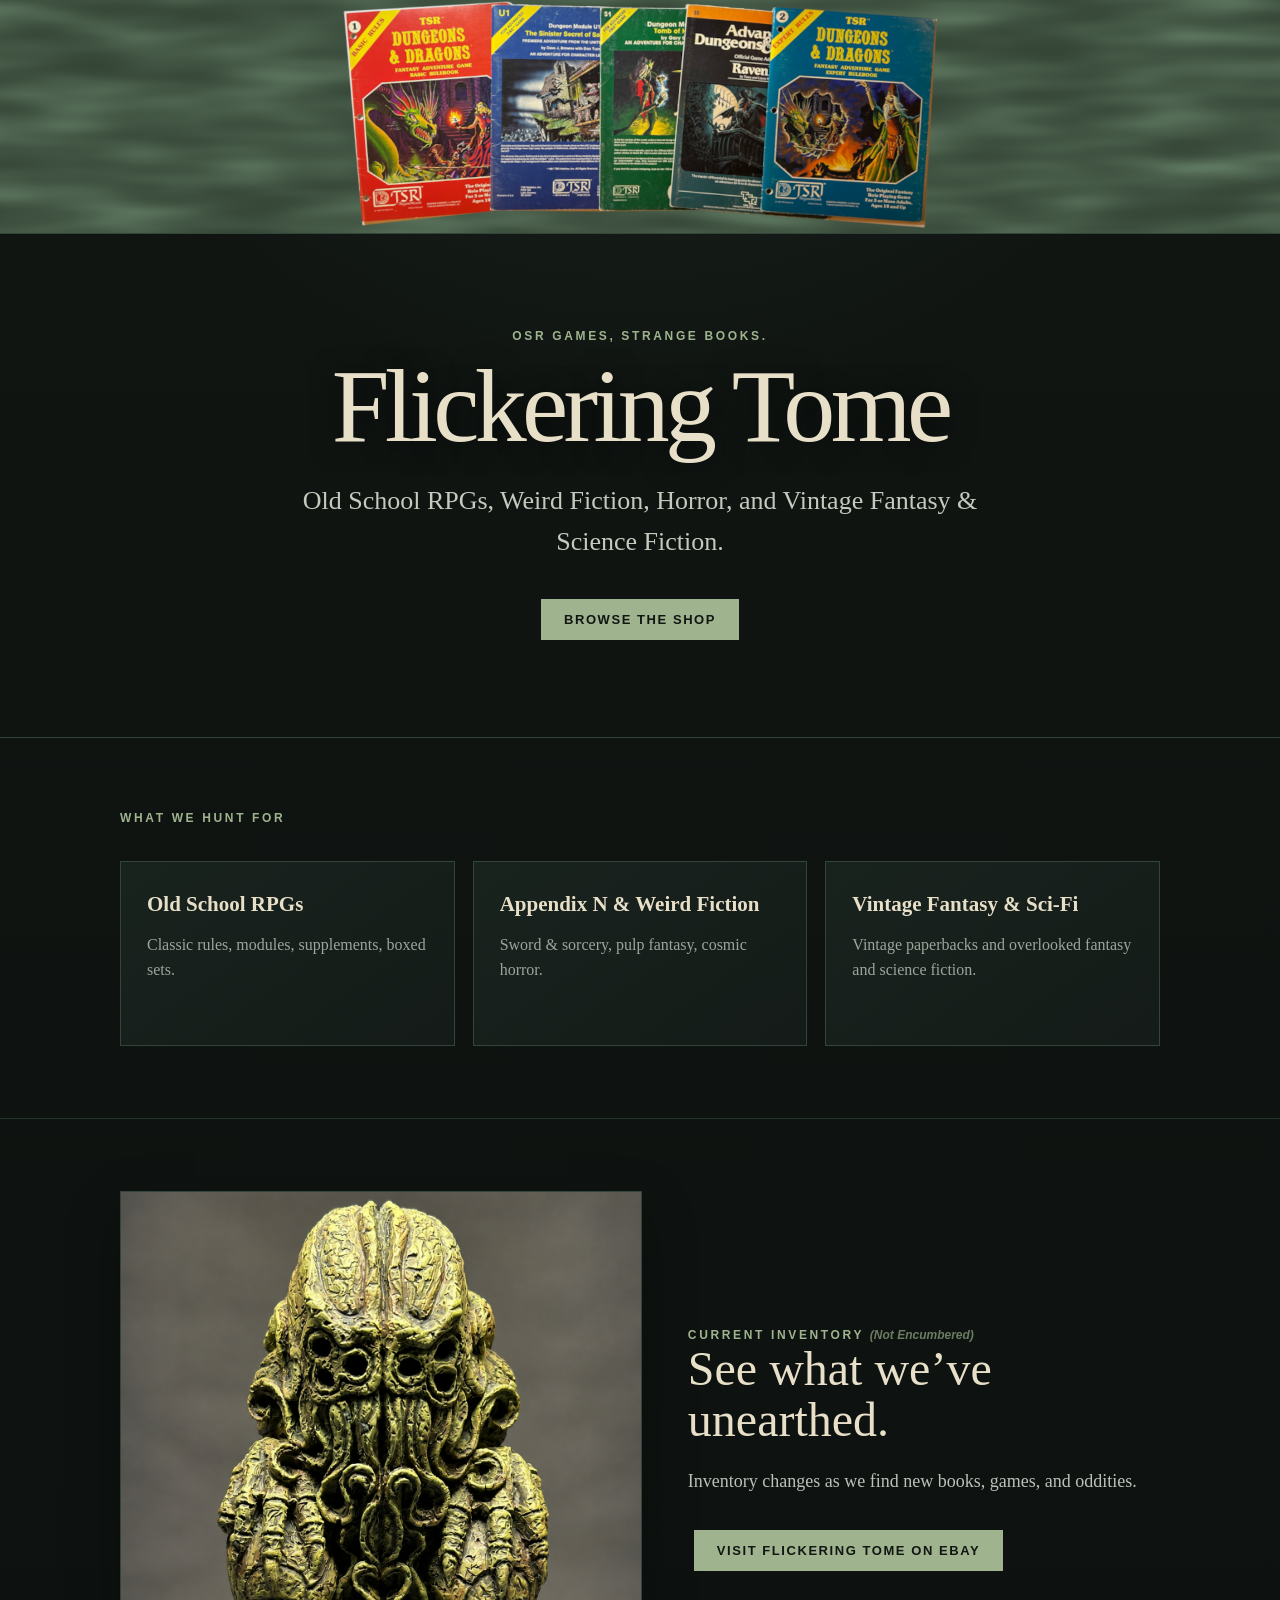
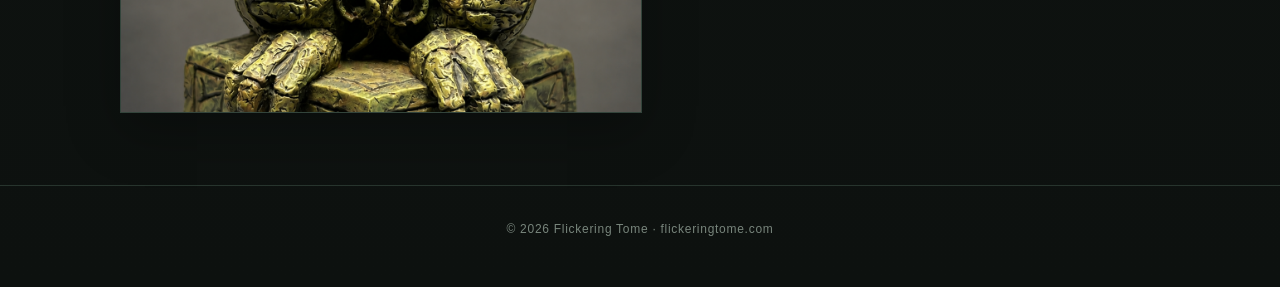
==== index.html @ e6fa2b85 "First commit" ====
<!doctype html>
<html lang="en">
<head>
  <meta charset="utf-8">
  <meta name="viewport" content="width=device-width, initial-scale=1">
  <title>Flickering Tome - Old School RPGs, Weird Fiction & Vintage Fantasy</title>
  <meta name="description" content="Flickering Tome specializes in old school RPGs, weird fiction, horror, Appendix N literature, and vintage fantasy and science fiction.">
  <link rel="icon" type="image/png" href="favicon.png">
  <meta name="robots" content="index, follow">
  <link rel="canonical" href="https://flickeringtome.com/">
  <meta property="og:title" content="Flickering Tome — Old School RPGs, Weird Fiction & Vintage Fantasy">
  <meta property="og:description" content="Flickering Tome specializes in old school RPGs, weird fiction, horror, Appendix N literature, and vintage fantasy and science fiction.">
  <meta property="og:type" content="website">
  <meta property="og:url" content="https://flickeringtome.com/">
  <meta property="og:image" content="https://flickeringtome.com/banner.png">
  <script type="application/ld+json">
  {
    "@context": "https://schema.org",
    "@type": "Organization",
    "name": "Flickering Tome",
    "url": "https://flickeringtome.com/",
    "sameAs": [
      "https://www.ebay.com/str/flickeringtome"
    ]
  }
  </script>
  <style>
    :root {
      --ink: #d9ddd4;
      --muted: #9ba69b;
      --bg: #111614;
      --panel: #17201c;
      --line: #33443b;
      --accent: #9fb48e;
      --paper: #e7dfc8;
    }
    * { box-sizing: border-box; }
    html { scroll-behavior: smooth; }
    body {
      margin: 0;
      color: var(--ink);
      background:
        radial-gradient(circle at 50% -10%, rgba(80,110,91,.20), transparent 38rem),
        linear-gradient(#101512, #0d110f);
      font-family: Georgia, "Times New Roman", serif;
      line-height: 1.6;
    }
    a { color: inherit; }
    img { max-width: 100%; display: block; }
    .wrap { width: min(1040px, calc(100% - 36px)); margin: auto; }

    .brand-banner {
      width: 100%;
      position: relative;
      overflow: hidden;
      border-bottom: 1px solid var(--line);
      background: #2d4634;
    }
    .brand-banner::before {
      content: "";
      position: absolute;
      inset: -28px;
      background-image: var(--banner-image);
      background-size: cover;
      background-position: center;
      filter: blur(24px);
      transform: scale(1.08);
      opacity: .82;
    }
    .brand-banner::after {
      content: "";
      position: absolute;
      inset: 0;
      background: rgba(12, 20, 15, .10);
    }
    .brand-banner img {
      position: relative;
      z-index: 1;
      width: 100%;
      height: auto;
      margin: 0 auto;
    }
    .aside {
        opacity: 0.65;
        font-style: italic;
        text-transform: none;
        letter-spacing: normal;
    }
    header {
      min-height: 56vh;
      display: grid;
      place-items: center;
      text-align: center;
      border-bottom: 1px solid var(--line);
      position: relative;
      overflow: hidden;
    }
    header:before {
      content: "";
      position: absolute;
      inset: 0;
      opacity: .20;
      background-image:
        repeating-linear-gradient(0deg, transparent 0 3px, rgba(255,255,255,.025) 4px);
      pointer-events: none;
    }
    .hero { position: relative; padding: 66px 0 64px; max-width: 800px; }
    .eyebrow {
      text-transform: uppercase;
      letter-spacing: .22em;
      font: 600 12px/1.4 Arial, sans-serif;
      color: var(--accent);
    }
    h1 {
      margin: 12px 0 6px;
      font-size: clamp(52px, 10vw, 104px);
      line-height: .95;
      font-weight: 500;
      letter-spacing: -.045em;
      color: var(--paper);
      text-shadow: 0 4px 28px rgba(0,0,0,.6);
    }
    .tagline {
      margin: 24px auto 30px;
      max-width: 680px;
      font-size: clamp(19px, 2.4vw, 26px);
      color: #c3cabe;
    }
    .button {
      display: inline-block;
      padding: 13px 22px;
      margin: 6px;
      border: 1px solid var(--accent);
      text-decoration: none;
      font: 700 13px/1 Arial, sans-serif;
      text-transform: uppercase;
      letter-spacing: .12em;
      background: var(--accent);
      color: #111612;
    }
    .button.secondary { background: transparent; color: var(--accent); }
    section { padding: 72px 0; border-bottom: 1px solid #27342d; }
    h2 {
      color: var(--paper);
      font-size: clamp(30px, 5vw, 48px);
      line-height: 1.05;
      margin: 0 0 22px;
      font-weight: 500;
    }
    .lede { max-width: 760px; font-size: 19px; color: #b9c1b8; }
    .grid {
      display: grid;
      grid-template-columns: repeat(3, 1fr);
      gap: 18px;
      margin-top: 34px;
    }
    .card {
      background: linear-gradient(145deg, #19231e, #141b18);
      border: 1px solid var(--line);
      padding: 26px;
      min-height: 185px;
    }
    .card h3 { margin: 0 0 10px; color: var(--paper); font-size: 21px; }
    .card p { margin: 0; color: var(--muted); }

    .feature {
      display: grid;
      grid-template-columns: 1.05fr .95fr;
      gap: 46px;
      align-items: center;
    }
    .feature-image {
      overflow: hidden;
      border: 1px solid var(--line);
      box-shadow: 0 18px 50px rgba(0,0,0,.28);
      background: #0d100f;
    }
    .feature-image img {
      width: 100%;
      aspect-ratio: 1 / 1;
      object-fit: cover;
    }
    .feature-copy p {
      color: #b9c1b8;
      font-size: 18px;
      margin-bottom: 0;
    }

    .quote {
      max-width: 820px;
      margin: auto;
      text-align: center;
      font-size: clamp(24px, 4vw, 38px);
      line-height: 1.35;
      color: var(--paper);
    }
    .quote small {
      display: block;
      margin-top: 18px;
      color: var(--muted);
      font: 12px/1.5 Arial, sans-serif;
      letter-spacing: .16em;
      text-transform: uppercase;
    }
    .cta { text-align: center; }
    footer {
      padding: 34px 0 48px;
      color: #78857c;
      text-align: center;
      font: 12px/1.6 Arial, sans-serif;
      letter-spacing: .06em;
    }
    @media (max-width: 760px) {
      header { min-height: 36vh; }
      .brand-banner img {
        height: 150px;
        object-fit: cover;
      }
      .grid, .feature { grid-template-columns: 1fr; }
      section { padding: 54px 0; }
      .feature { gap: 28px; }
    }
  </style>
</head>
<body>
  <div class="brand-banner" style="--banner-image: url('banner.png')">
    <img src="banner.png" alt="Vintage Dungeons &amp; Dragons books and modules arranged on a green background">
  </div>

  <header>
    <div class="wrap hero">
      <div class="eyebrow">OSR games, strange books.</div>
      <h1>Flickering Tome</h1>
      <p class="tagline">Old School RPGs, Weird Fiction, Horror, and Vintage Fantasy &amp; Science Fiction.</p>
      <a class="button" href="https://www.ebay.com/str/flickeringtome">Browse the Shop</a>
    </div>
  </header>

  <main>
    <section id="about">
      <div class="wrap">
  <div class="eyebrow">What we hunt for</div>
  <div class="grid">
    <article class="card">
      <h3>Old School RPGs</h3>
      <p>Classic rules, modules, supplements, boxed sets.</p>
    </article>

    <article class="card">
      <h3>Appendix N &amp; Weird Fiction</h3>
      <p>Sword &amp; sorcery, pulp fantasy, cosmic horror.</p>
    </article>

    <article class="card">
      <h3>Vintage Fantasy &amp; Sci-Fi</h3>
      <p>Vintage paperbacks and overlooked fantasy and science fiction.</p>
    </article>
  </div>
      </div>
    </section>
    <section>
      <div class="wrap feature">
        <div class="feature-image">
          <img src="logo.png" alt="Lovecraftian idol sculpture in aged green and gold tones">
        </div>
        <div class="feature-copy">
        <div class="eyebrow">Current Inventory <span class="aside">(Not Encumbered)</span></div>
        <h2>See what we’ve unearthed.</h2>
        <p>Inventory changes as we find new books, games, and oddities.</p>
        <p style="margin-top:28px"><a class="button" href="https://www.ebay.com/str/flickeringtome">Visit Flickering Tome on eBay</a></p>
        </div>
      </div>
    </section>
  </main>

  <footer>
    <div class="wrap">© 2026 Flickering Tome · flickeringtome.com</div>
  </footer>
</body>
</html>
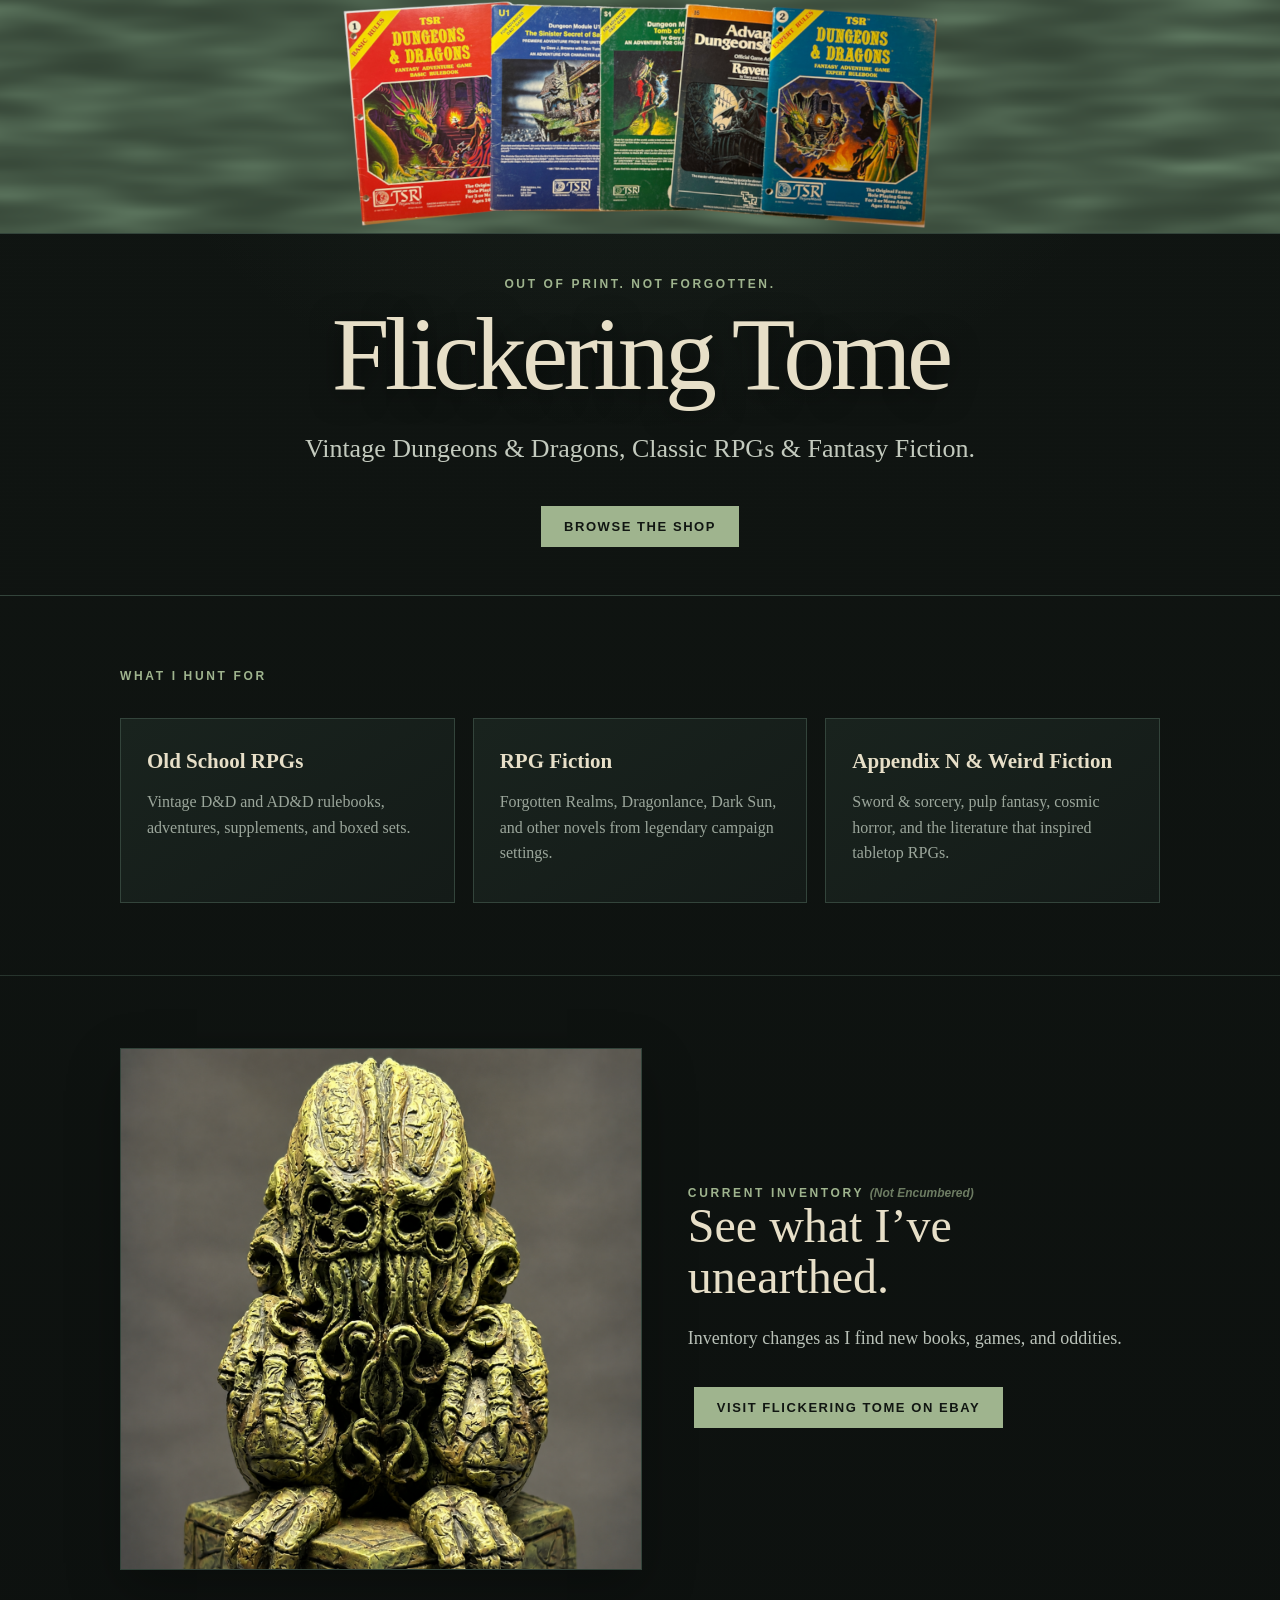
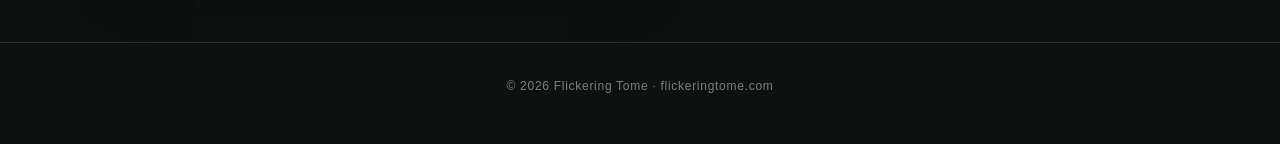
==== commit 7489264d: "Updated homepage" ====
--- a/index.html
+++ b/index.html
@@ -1,15 +1,17 @@
+
 <!doctype html>
 <html lang="en">
 <head>
   <meta charset="utf-8">
   <meta name="viewport" content="width=device-width, initial-scale=1">
-  <title>Flickering Tome - Old School RPGs, Weird Fiction & Vintage Fantasy</title>
-  <meta name="description" content="Flickering Tome specializes in old school RPGs, weird fiction, horror, Appendix N literature, and vintage fantasy and science fiction.">
+  <title>Flickering Tome | Vintage Dungeons &amp; Dragons, RPGs &amp; Fantasy Books</title>
+  <meta name="description" content="Flickering Tome specializes in vintage Dungeons &amp; Dragons, out-of-print tabletop RPGs, Forgotten Realms, Dragonlance, RPG fiction, and Appendix N literature.">
   <link rel="icon" type="image/png" href="favicon.png">
+  <link rel="stylesheet" href="style.css">
   <meta name="robots" content="index, follow">
   <link rel="canonical" href="https://flickeringtome.com/">
-  <meta property="og:title" content="Flickering Tome — Old School RPGs, Weird Fiction & Vintage Fantasy">
-  <meta property="og:description" content="Flickering Tome specializes in old school RPGs, weird fiction, horror, Appendix N literature, and vintage fantasy and science fiction.">
+  <meta property="og:title" content="Flickering Tome | Vintage Dungeons &amp; Dragons, RPGs &amp; Fantasy Books">
+  <meta property="og:description" content="Flickering Tome specializes in vintage Dungeons &amp; Dragons, out-of-print tabletop RPGs, Forgotten Realms, Dragonlance, RPG fiction, and Appendix N literature.">
   <meta property="og:type" content="website">
   <meta property="og:url" content="https://flickeringtome.com/">
   <meta property="og:image" content="https://flickeringtome.com/banner.png">
@@ -24,214 +26,17 @@
     ]
   }
   </script>
-  <style>
-    :root {
-      --ink: #d9ddd4;
-      --muted: #9ba69b;
-      --bg: #111614;
-      --panel: #17201c;
-      --line: #33443b;
-      --accent: #9fb48e;
-      --paper: #e7dfc8;
-    }
-    * { box-sizing: border-box; }
-    html { scroll-behavior: smooth; }
-    body {
-      margin: 0;
-      color: var(--ink);
-      background:
-        radial-gradient(circle at 50% -10%, rgba(80,110,91,.20), transparent 38rem),
-        linear-gradient(#101512, #0d110f);
-      font-family: Georgia, "Times New Roman", serif;
-      line-height: 1.6;
-    }
-    a { color: inherit; }
-    img { max-width: 100%; display: block; }
-    .wrap { width: min(1040px, calc(100% - 36px)); margin: auto; }
-
-    .brand-banner {
-      width: 100%;
-      position: relative;
-      overflow: hidden;
-      border-bottom: 1px solid var(--line);
-      background: #2d4634;
-    }
-    .brand-banner::before {
-      content: "";
-      position: absolute;
-      inset: -28px;
-      background-image: var(--banner-image);
-      background-size: cover;
-      background-position: center;
-      filter: blur(24px);
-      transform: scale(1.08);
-      opacity: .82;
-    }
-    .brand-banner::after {
-      content: "";
-      position: absolute;
-      inset: 0;
-      background: rgba(12, 20, 15, .10);
-    }
-    .brand-banner img {
-      position: relative;
-      z-index: 1;
-      width: 100%;
-      height: auto;
-      margin: 0 auto;
-    }
-    .aside {
-        opacity: 0.65;
-        font-style: italic;
-        text-transform: none;
-        letter-spacing: normal;
-    }
-    header {
-      min-height: 56vh;
-      display: grid;
-      place-items: center;
-      text-align: center;
-      border-bottom: 1px solid var(--line);
-      position: relative;
-      overflow: hidden;
-    }
-    header:before {
-      content: "";
-      position: absolute;
-      inset: 0;
-      opacity: .20;
-      background-image:
-        repeating-linear-gradient(0deg, transparent 0 3px, rgba(255,255,255,.025) 4px);
-      pointer-events: none;
-    }
-    .hero { position: relative; padding: 66px 0 64px; max-width: 800px; }
-    .eyebrow {
-      text-transform: uppercase;
-      letter-spacing: .22em;
-      font: 600 12px/1.4 Arial, sans-serif;
-      color: var(--accent);
-    }
-    h1 {
-      margin: 12px 0 6px;
-      font-size: clamp(52px, 10vw, 104px);
-      line-height: .95;
-      font-weight: 500;
-      letter-spacing: -.045em;
-      color: var(--paper);
-      text-shadow: 0 4px 28px rgba(0,0,0,.6);
-    }
-    .tagline {
-      margin: 24px auto 30px;
-      max-width: 680px;
-      font-size: clamp(19px, 2.4vw, 26px);
-      color: #c3cabe;
-    }
-    .button {
-      display: inline-block;
-      padding: 13px 22px;
-      margin: 6px;
-      border: 1px solid var(--accent);
-      text-decoration: none;
-      font: 700 13px/1 Arial, sans-serif;
-      text-transform: uppercase;
-      letter-spacing: .12em;
-      background: var(--accent);
-      color: #111612;
-    }
-    .button.secondary { background: transparent; color: var(--accent); }
-    section { padding: 72px 0; border-bottom: 1px solid #27342d; }
-    h2 {
-      color: var(--paper);
-      font-size: clamp(30px, 5vw, 48px);
-      line-height: 1.05;
-      margin: 0 0 22px;
-      font-weight: 500;
-    }
-    .lede { max-width: 760px; font-size: 19px; color: #b9c1b8; }
-    .grid {
-      display: grid;
-      grid-template-columns: repeat(3, 1fr);
-      gap: 18px;
-      margin-top: 34px;
-    }
-    .card {
-      background: linear-gradient(145deg, #19231e, #141b18);
-      border: 1px solid var(--line);
-      padding: 26px;
-      min-height: 185px;
-    }
-    .card h3 { margin: 0 0 10px; color: var(--paper); font-size: 21px; }
-    .card p { margin: 0; color: var(--muted); }
-
-    .feature {
-      display: grid;
-      grid-template-columns: 1.05fr .95fr;
-      gap: 46px;
-      align-items: center;
-    }
-    .feature-image {
-      overflow: hidden;
-      border: 1px solid var(--line);
-      box-shadow: 0 18px 50px rgba(0,0,0,.28);
-      background: #0d100f;
-    }
-    .feature-image img {
-      width: 100%;
-      aspect-ratio: 1 / 1;
-      object-fit: cover;
-    }
-    .feature-copy p {
-      color: #b9c1b8;
-      font-size: 18px;
-      margin-bottom: 0;
-    }
-
-    .quote {
-      max-width: 820px;
-      margin: auto;
-      text-align: center;
-      font-size: clamp(24px, 4vw, 38px);
-      line-height: 1.35;
-      color: var(--paper);
-    }
-    .quote small {
-      display: block;
-      margin-top: 18px;
-      color: var(--muted);
-      font: 12px/1.5 Arial, sans-serif;
-      letter-spacing: .16em;
-      text-transform: uppercase;
-    }
-    .cta { text-align: center; }
-    footer {
-      padding: 34px 0 48px;
-      color: #78857c;
-      text-align: center;
-      font: 12px/1.6 Arial, sans-serif;
-      letter-spacing: .06em;
-    }
-    @media (max-width: 760px) {
-      header { min-height: 36vh; }
-      .brand-banner img {
-        height: 150px;
-        object-fit: cover;
-      }
-      .grid, .feature { grid-template-columns: 1fr; }
-      section { padding: 54px 0; }
-      .feature { gap: 28px; }
-    }
-  </style>
 </head>
 <body>
-  <div class="brand-banner" style="--banner-image: url('banner.png')">
+  <div class="brand-banner">
     <img src="banner.png" alt="Vintage Dungeons &amp; Dragons books and modules arranged on a green background">
   </div>
 
   <header>
     <div class="wrap hero">
-      <div class="eyebrow">OSR games, strange books.</div>
+      <div class="eyebrow">Out of print. Not forgotten.</div>
       <h1>Flickering Tome</h1>
-      <p class="tagline">Old School RPGs, Weird Fiction, Horror, and Vintage Fantasy &amp; Science Fiction.</p>
+      <p class="tagline">Vintage Dungeons &amp; Dragons, Classic RPGs &amp; Fantasy Fiction.</p>
       <a class="button" href="https://www.ebay.com/str/flickeringtome">Browse the Shop</a>
     </div>
   </header>
@@ -239,35 +44,36 @@
   <main>
     <section id="about">
       <div class="wrap">
-  <div class="eyebrow">What we hunt for</div>
-  <div class="grid">
-    <article class="card">
-      <h3>Old School RPGs</h3>
-      <p>Classic rules, modules, supplements, boxed sets.</p>
-    </article>
+        <div class="eyebrow">What I hunt for</div>
+        <div class="grid">
+          <article class="card">
+            <h3>Old School RPGs</h3>
+            <p>Vintage D&amp;D and AD&amp;D rulebooks, adventures, supplements, and boxed sets.</p>
+          </article>
 
-    <article class="card">
-      <h3>Appendix N &amp; Weird Fiction</h3>
-      <p>Sword &amp; sorcery, pulp fantasy, cosmic horror.</p>
-    </article>
+          <article class="card">
+            <h3>RPG Fiction</h3>
+            <p>Forgotten Realms, Dragonlance, Dark Sun, and other novels from legendary campaign settings.</p>
+          </article>
 
-    <article class="card">
-      <h3>Vintage Fantasy &amp; Sci-Fi</h3>
-      <p>Vintage paperbacks and overlooked fantasy and science fiction.</p>
-    </article>
-  </div>
+          <article class="card">
+            <h3>Appendix N &amp; Weird Fiction</h3>
+            <p>Sword &amp; sorcery, pulp fantasy, cosmic horror, and the literature that inspired tabletop RPGs.</p>
+          </article>
+        </div>
       </div>
     </section>
+
     <section>
       <div class="wrap feature">
         <div class="feature-image">
           <img src="logo.png" alt="Lovecraftian idol sculpture in aged green and gold tones">
         </div>
         <div class="feature-copy">
-        <div class="eyebrow">Current Inventory <span class="aside">(Not Encumbered)</span></div>
-        <h2>See what we’ve unearthed.</h2>
-        <p>Inventory changes as we find new books, games, and oddities.</p>
-        <p style="margin-top:28px"><a class="button" href="https://www.ebay.com/str/flickeringtome">Visit Flickering Tome on eBay</a></p>
+          <div class="eyebrow">Current Inventory <span class="aside">(Not Encumbered)</span></div>
+          <h2>See what I’ve unearthed.</h2>
+          <p>Inventory changes as I find new books, games, and oddities.</p>
+          <p class="shop-link"><a class="button" href="https://www.ebay.com/str/flickeringtome">Visit Flickering Tome on eBay</a></p>
         </div>
       </div>
     </section>
--- a/style.css
+++ b/style.css
@@ -0,0 +1,257 @@
+:root {
+  --ink: #d9ddd4;
+  --muted: #9ba69b;
+  --bg: #111614;
+  --panel: #17201c;
+  --line: #33443b;
+  --accent: #9fb48e;
+  --paper: #e7dfc8;
+}
+* { box-sizing: border-box; }
+html { scroll-behavior: smooth; }
+body {
+  margin: 0;
+  color: var(--ink);
+  background:
+    radial-gradient(circle at 50% -10%, rgba(80,110,91,.20), transparent 38rem),
+    linear-gradient(#101512, #0d110f);
+  font-family: Georgia, "Times New Roman", serif;
+  line-height: 1.6;
+}
+a { color: inherit; }
+img { max-width: 100%; display: block; }
+.wrap { width: min(1040px, calc(100% - 36px)); margin: auto; }
+
+.brand-banner {
+  --banner-image: url('banner.png');
+  width: 100%;
+  position: relative;
+  overflow: hidden;
+  border-bottom: 1px solid var(--line);
+  background: #2d4634;
+}
+.brand-banner::before {
+  content: "";
+  position: absolute;
+  inset: -28px;
+  background-image: var(--banner-image);
+  background-size: cover;
+  background-position: center;
+  filter: blur(24px);
+  transform: scale(1.08);
+  opacity: .82;
+}
+.brand-banner::after {
+  content: "";
+  position: absolute;
+  inset: 0;
+  background: rgba(12, 20, 15, .10);
+}
+.brand-banner img {
+  position: relative;
+  z-index: 1;
+  width: 100%;
+  height: auto;
+  margin: 0 auto;
+}
+.aside {
+    opacity: 0.65;
+    font-style: italic;
+    text-transform: none;
+    letter-spacing: normal;
+}
+header {
+  min-height: 38vh;
+  display: grid;
+  place-items: center;
+  text-align: center;
+  border-bottom: 1px solid var(--line);
+  position: relative;
+  overflow: hidden;
+}
+header:before {
+  content: "";
+  position: absolute;
+  inset: 0;
+  opacity: .20;
+  background-image:
+    repeating-linear-gradient(0deg, transparent 0 3px, rgba(255,255,255,.025) 4px);
+  pointer-events: none;
+}
+.hero { position: relative; padding: 42px 0; max-width: 800px; }
+.eyebrow {
+  text-transform: uppercase;
+  letter-spacing: .22em;
+  font: 600 12px/1.4 Arial, sans-serif;
+  color: var(--accent);
+}
+h1 {
+  margin: 12px 0 6px;
+  font-size: clamp(52px, 10vw, 104px);
+  line-height: .95;
+  font-weight: 500;
+  letter-spacing: -.045em;
+  color: var(--paper);
+  text-shadow: 0 4px 28px rgba(0,0,0,.6);
+}
+.tagline {
+  margin: 24px auto 30px;
+  max-width: 680px;
+  font-size: clamp(19px, 2.4vw, 26px);
+  color: #c3cabe;
+}
+.button {
+  display: inline-block;
+  padding: 13px 22px;
+  margin: 6px;
+  border: 1px solid var(--accent);
+  text-decoration: none;
+  font: 700 13px/1 Arial, sans-serif;
+  text-transform: uppercase;
+  letter-spacing: .12em;
+  background: var(--accent);
+  color: #111612;
+}
+.button.secondary { background: transparent; color: var(--accent); }
+section { padding: 72px 0; border-bottom: 1px solid #27342d; }
+h2 {
+  color: var(--paper);
+  font-size: clamp(30px, 5vw, 48px);
+  line-height: 1.05;
+  margin: 0 0 22px;
+  font-weight: 500;
+}
+.lede { max-width: 760px; font-size: 19px; color: #b9c1b8; }
+.grid {
+  display: grid;
+  grid-template-columns: repeat(3, 1fr);
+  gap: 18px;
+  margin-top: 34px;
+}
+.card {
+  background: linear-gradient(145deg, #19231e, #141b18);
+  border: 1px solid var(--line);
+  padding: 26px;
+  min-height: 185px;
+}
+.card h3 { margin: 0 0 10px; color: var(--paper); font-size: 21px; }
+.card p { margin: 0; color: var(--muted); }
+
+.feature {
+  display: grid;
+  grid-template-columns: 1.05fr .95fr;
+  gap: 46px;
+  align-items: center;
+}
+.feature-image {
+  overflow: hidden;
+  border: 1px solid var(--line);
+  box-shadow: 0 18px 50px rgba(0,0,0,.28);
+  background: #0d100f;
+}
+.feature-image img {
+  width: 100%;
+  aspect-ratio: 1 / 1;
+  object-fit: cover;
+}
+.feature-copy p {
+  color: #b9c1b8;
+  font-size: 18px;
+  margin-bottom: 0;
+}
+.shop-link { margin-top: 28px; }
+
+.quote {
+  max-width: 820px;
+  margin: auto;
+  text-align: center;
+  font-size: clamp(24px, 4vw, 38px);
+  line-height: 1.35;
+  color: var(--paper);
+}
+.quote small {
+  display: block;
+  margin-top: 18px;
+  color: var(--muted);
+  font: 12px/1.5 Arial, sans-serif;
+  letter-spacing: .16em;
+  text-transform: uppercase;
+}
+.cta { text-align: center; }
+footer {
+  padding: 34px 0 48px;
+  color: #78857c;
+  text-align: center;
+  font: 12px/1.6 Arial, sans-serif;
+  letter-spacing: .06em;
+}
+@media (max-width: 760px) {
+  header { min-height: 36vh; }
+  .brand-banner img {
+    height: 150px;
+    object-fit: cover;
+  }
+  .grid, .feature { grid-template-columns: 1fr; }
+  section { padding: 54px 0; }
+  .feature { gap: 28px; }
+}
+
+/* Collection acquisition homepage section */
+.acquisition-copy {
+  max-width: 800px;
+  text-align: center;
+}
+.acquisition-copy h2 {
+  margin-top: 12px;
+}
+.acquisition-copy p {
+  margin: 0 auto;
+  max-width: 700px;
+  color: #b9c1b8;
+  font-size: 19px;
+}
+
+/* Collection acquisition */
+.acquisition-link { margin-top: 28px; }
+.page-header { min-height: auto; }
+.page-header .hero { padding: 64px 0; }
+.page-header h1 { font-size: clamp(38px, 7vw, 72px); line-height: 1.05; }
+.page-header .tagline { max-width: 760px; }
+.page-content { max-width: 800px; }
+.page-content h2 { font-size: clamp(28px, 4vw, 38px); }
+.page-content p { color: #b9c1b8; font-size: 18px; }
+.page-content ul { color: #b9c1b8; font-size: 18px; padding-left: 24px; }
+.page-content li { margin-bottom: 10px; }
+
+
+
+.testimonial {
+  max-width: 760px;
+  margin: 56px auto 0;
+  padding: 32px 40px;
+  border: 1px solid var(--line);
+  background: var(--panel);
+  text-align: center;
+}
+
+.testimonial blockquote {
+  margin: 20px 0;
+  padding: 0;
+  font-size: 20px;
+  font-style: italic;
+  font-weight: normal;
+  line-height: 1.6;
+  color: var(--paper);
+}
+
+.testimonial-author {
+  margin: 0;
+  color: var(--muted);
+  font-size: 14px;
+}
+
+@media (max-width: 760px) {
+  .testimonial {
+    padding: 24px;
+  }
+}
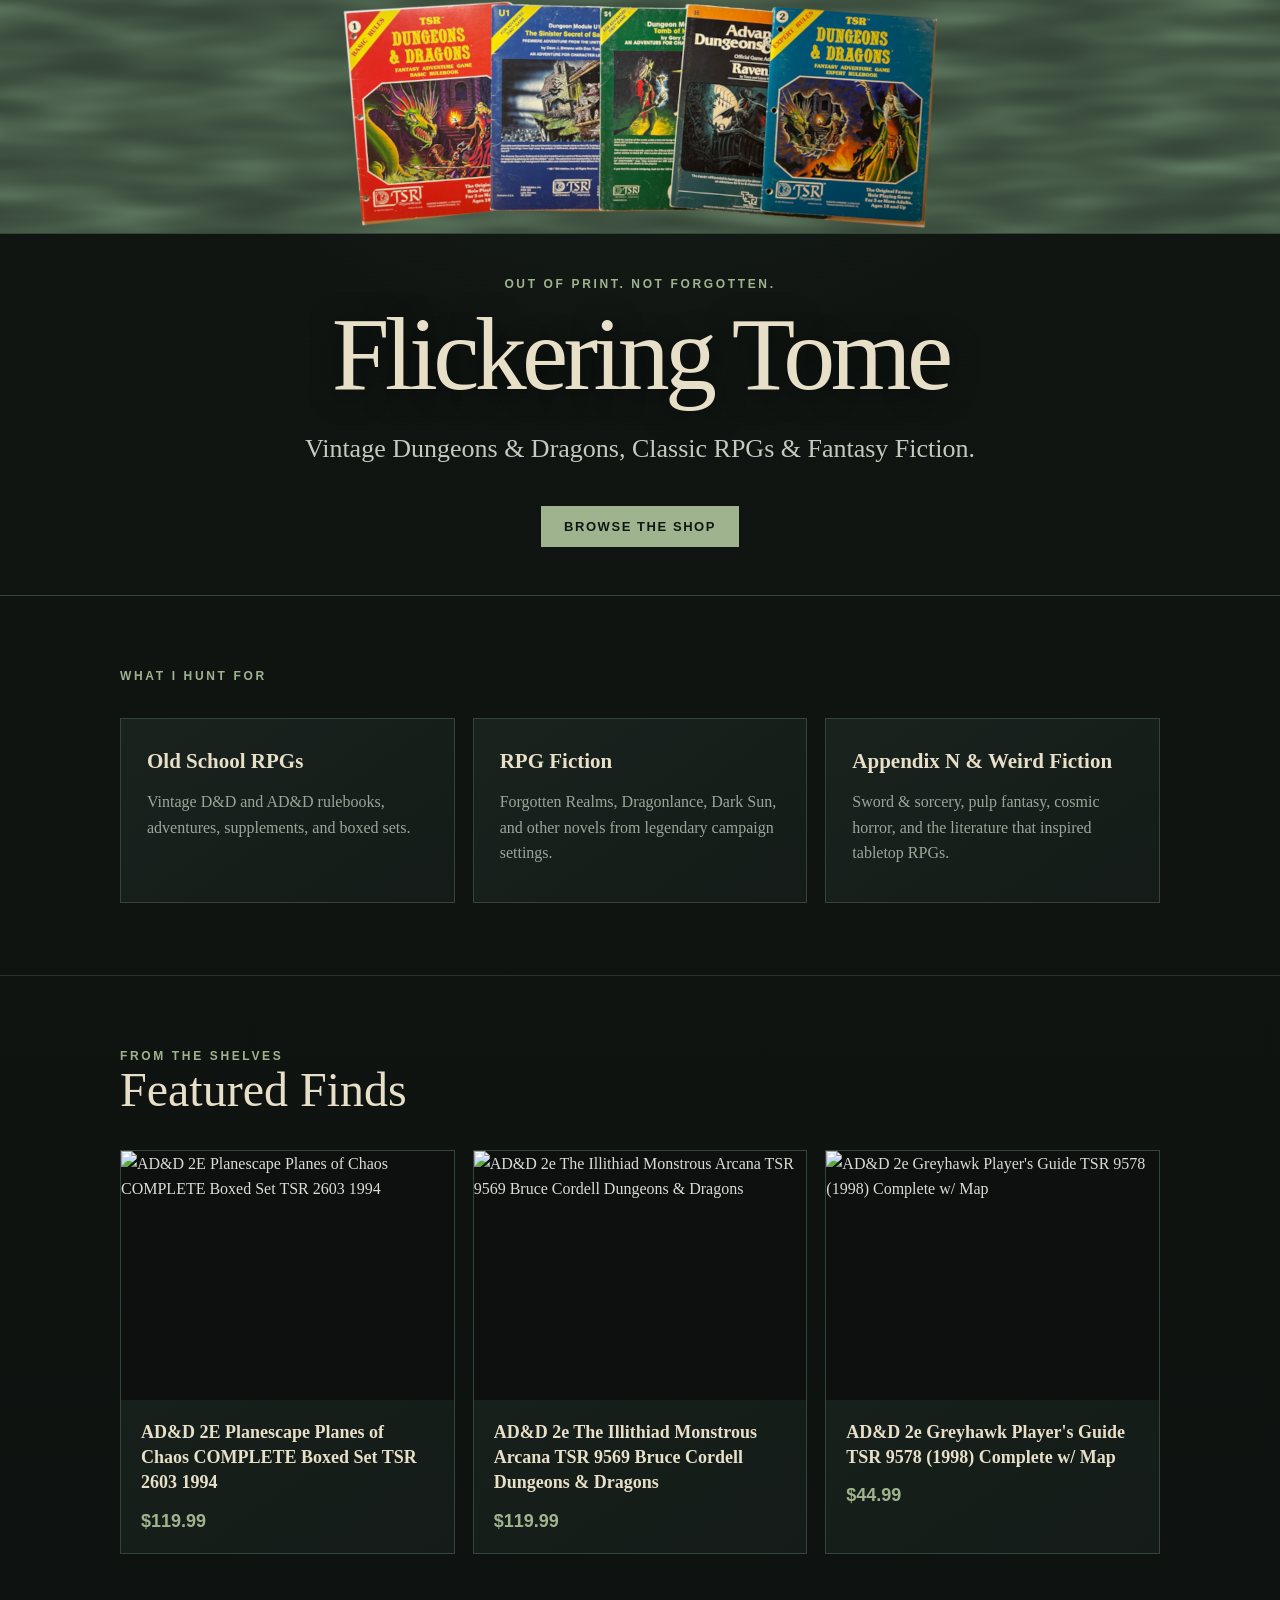
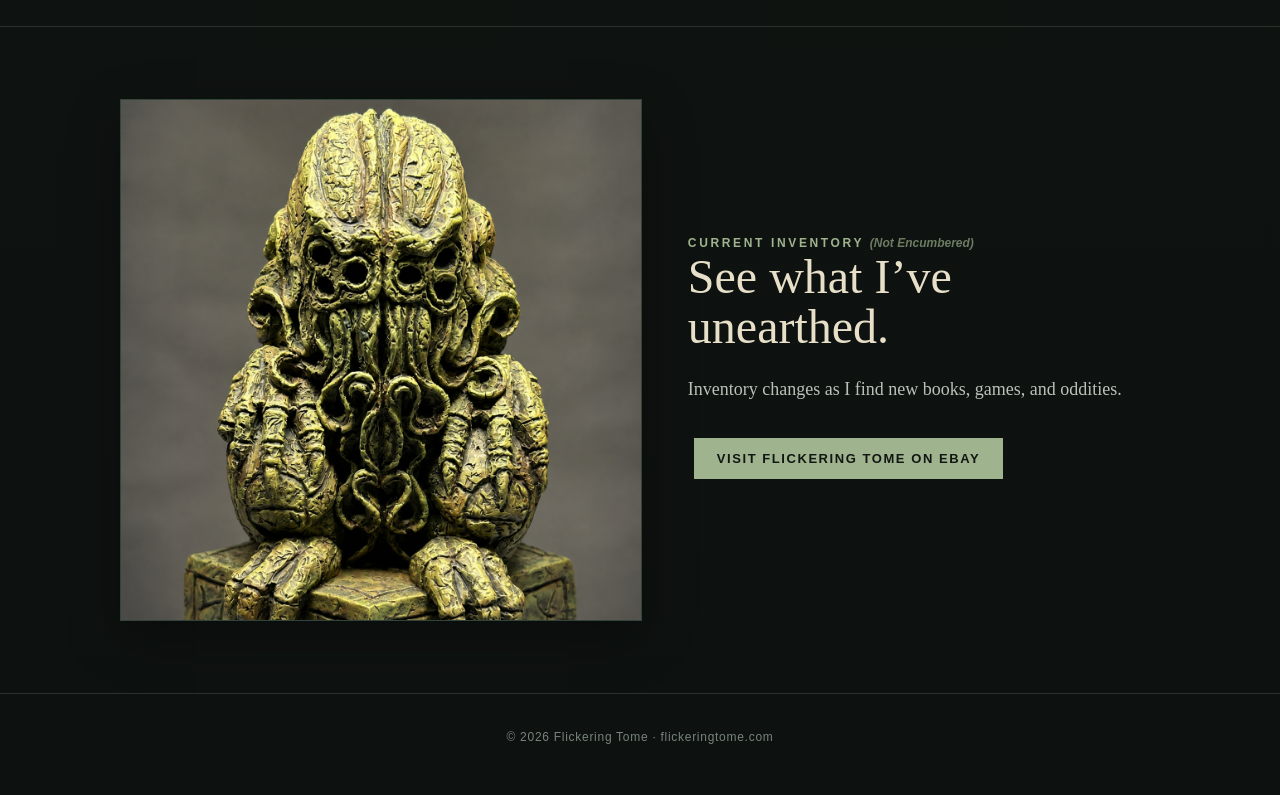
==== commit 2950cf46: "Add featured finds" ====
--- a/index.html
+++ b/index.html
@@ -1,4 +1,3 @@
-
 <!doctype html>
 <html lang="en">
 <head>
@@ -21,9 +20,7 @@
     "@type": "Organization",
     "name": "Flickering Tome",
     "url": "https://flickeringtome.com/",
-    "sameAs": [
-      "https://www.ebay.com/str/flickeringtome"
-    ]
+    "sameAs": ["https://www.ebay.com/str/flickeringtome"]
   }
   </script>
 </head>
@@ -31,7 +28,6 @@
   <div class="brand-banner">
     <img src="banner.png" alt="Vintage Dungeons &amp; Dragons books and modules arranged on a green background">
   </div>
-
   <header>
     <div class="wrap hero">
       <div class="eyebrow">Out of print. Not forgotten.</div>
@@ -40,7 +36,6 @@
       <a class="button" href="https://www.ebay.com/str/flickeringtome">Browse the Shop</a>
     </div>
   </header>
-
   <main>
     <section id="about">
       <div class="wrap">
@@ -50,12 +45,10 @@
             <h3>Old School RPGs</h3>
             <p>Vintage D&amp;D and AD&amp;D rulebooks, adventures, supplements, and boxed sets.</p>
           </article>
-
           <article class="card">
             <h3>RPG Fiction</h3>
             <p>Forgotten Realms, Dragonlance, Dark Sun, and other novels from legendary campaign settings.</p>
           </article>
-
           <article class="card">
             <h3>Appendix N &amp; Weird Fiction</h3>
             <p>Sword &amp; sorcery, pulp fantasy, cosmic horror, and the literature that inspired tabletop RPGs.</p>
@@ -63,7 +56,13 @@
         </div>
       </div>
     </section>
-
+    <section id="featured-finds" hidden>
+      <div class="wrap">
+        <div class="eyebrow">From the shelves</div>
+        <h2>Featured Finds</h2>
+        <div class="featured-grid" id="featured-finds-grid"></div>
+      </div>
+    </section>
     <section>
       <div class="wrap feature">
         <div class="feature-image">
@@ -78,9 +77,50 @@
       </div>
     </section>
   </main>
-
   <footer>
     <div class="wrap">© 2026 Flickering Tome · flickeringtome.com</div>
   </footer>
+  <script>
+    (async function () {
+      const section = document.getElementById('featured-finds');
+      const grid = document.getElementById('featured-finds-grid');
+      try {
+        const response = await fetch('featured-finds.json');
+        if (!response.ok) return;
+        const data = await response.json();
+        if (!Array.isArray(data.featured_finds)) return;
+        const formatPrice = new Intl.NumberFormat('en-US', { style: 'currency', currency: 'USD' });
+        for (const item of data.featured_finds.slice(0, 3)) {
+          if (!item || typeof item.title !== 'string' || !item.title.trim() ||
+              typeof item.image_url !== 'string' || !item.image_url.startsWith('https://i.ebayimg.com/') ||
+              typeof item.ebay_url !== 'string' || !/^https:\/\/www\.ebay\.com\/itm\/\d+$/.test(item.ebay_url) ||
+              typeof item.price !== 'number' || !Number.isFinite(item.price) || item.price < 0 ||
+              item.currency !== 'USD') continue;
+          const link = document.createElement('a');
+          link.className = 'featured-card';
+          link.href = item.ebay_url;
+          link.target = '_blank';
+          link.rel = 'noopener noreferrer';
+          const img = document.createElement('img');
+          img.src = item.image_url;
+          img.alt = item.title;
+          img.loading = 'lazy';
+          const details = document.createElement('div');
+          details.className = 'featured-card-details';
+          const heading = document.createElement('h3');
+          heading.textContent = item.title;
+          const price = document.createElement('p');
+          price.className = 'featured-price';
+          price.textContent = formatPrice.format(item.price);
+          details.append(heading, price);
+          link.append(img, details);
+          grid.append(link);
+        }
+        if (grid.children.length) section.hidden = false;
+      } catch (error) {
+        console.warn('Featured Finds could not be loaded.', error);
+      }
+    })();
+  </script>
 </body>
 </html>
--- a/style.css
+++ b/style.css
@@ -255,3 +255,45 @@
     padding: 24px;
   }
 }
+
+/* Append to existing style.css */
+.featured-grid {
+  display: grid;
+  grid-template-columns: repeat(3, minmax(0, 1fr));
+  gap: 18px;
+  margin-top: 34px;
+}
+.featured-card {
+  display: block;
+  min-width: 0;
+  color: inherit;
+  text-decoration: none;
+  background: linear-gradient(145deg, #19231e, #141b18);
+  border: 1px solid var(--line);
+  transition: border-color .2s ease, transform .2s ease;
+}
+.featured-card:hover, .featured-card:focus-visible {
+  border-color: var(--accent);
+  transform: translateY(-3px);
+}
+.featured-card img {
+  width: 100%;
+  aspect-ratio: 4 / 3;
+  object-fit: contain;
+  background: #0d100f;
+}
+.featured-card-details { padding: 20px; }
+.featured-card h3 {
+  margin: 0 0 14px;
+  color: var(--paper);
+  font-size: 18px;
+  line-height: 1.4;
+}
+.featured-price {
+  margin: 0;
+  color: var(--accent);
+  font: 700 18px/1.3 Arial, sans-serif;
+}
+@media (max-width: 760px) {
+  .featured-grid { grid-template-columns: 1fr; }
+}
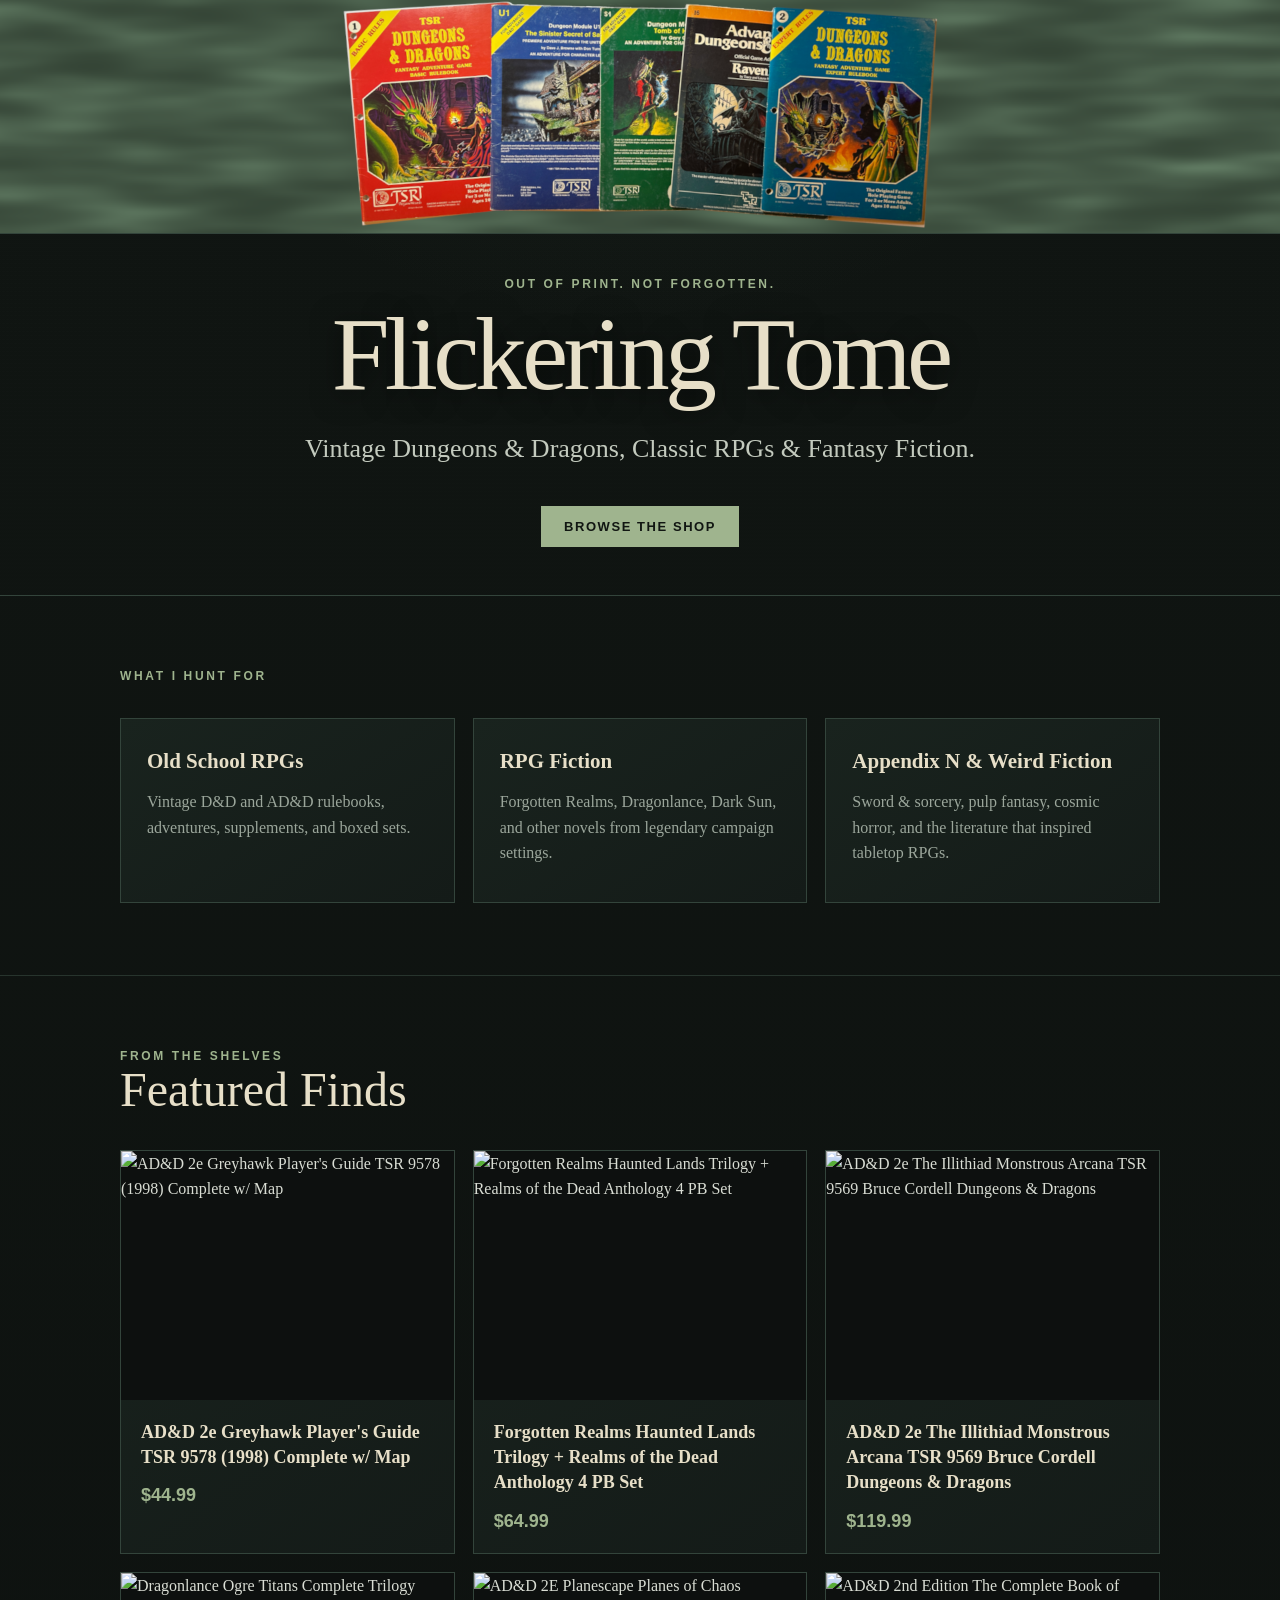
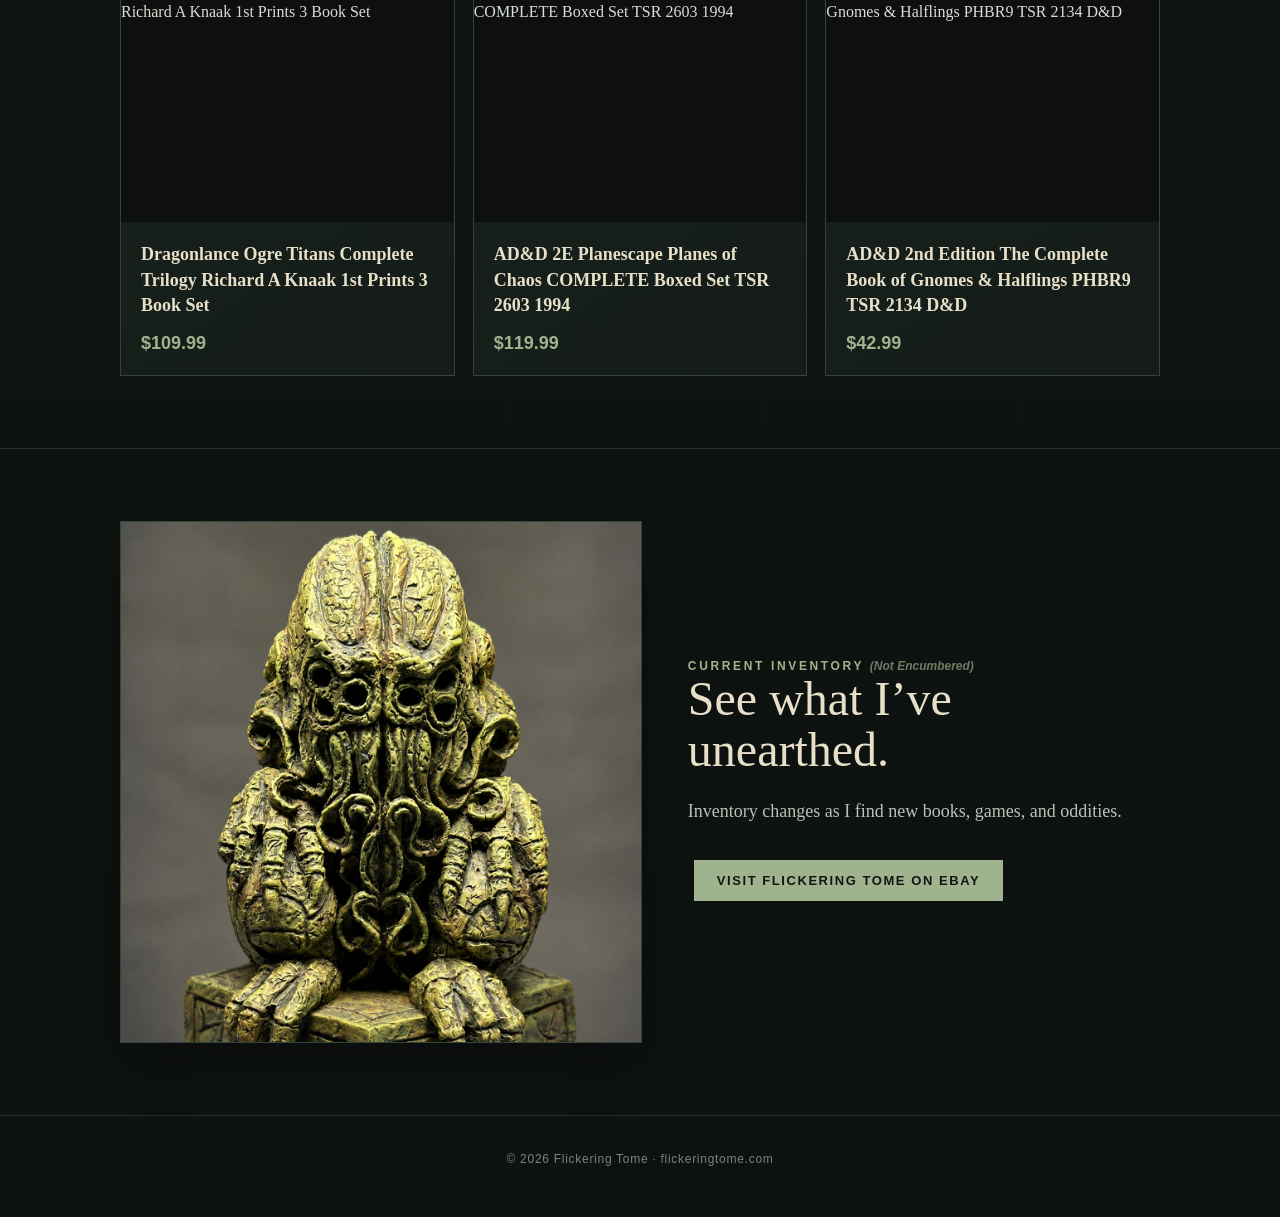
==== commit 6e22ded1: "Add 6 featured finds" ====
--- a/index.html
+++ b/index.html
@@ -90,7 +90,7 @@
         const data = await response.json();
         if (!Array.isArray(data.featured_finds)) return;
         const formatPrice = new Intl.NumberFormat('en-US', { style: 'currency', currency: 'USD' });
-        for (const item of data.featured_finds.slice(0, 3)) {
+        for (const item of data.featured_finds.slice(0, 6)) {
           if (!item || typeof item.title !== 'string' || !item.title.trim() ||
               typeof item.image_url !== 'string' || !item.image_url.startsWith('https://i.ebayimg.com/') ||
               typeof item.ebay_url !== 'string' || !/^https:\/\/www\.ebay\.com\/itm\/\d+$/.test(item.ebay_url) ||
